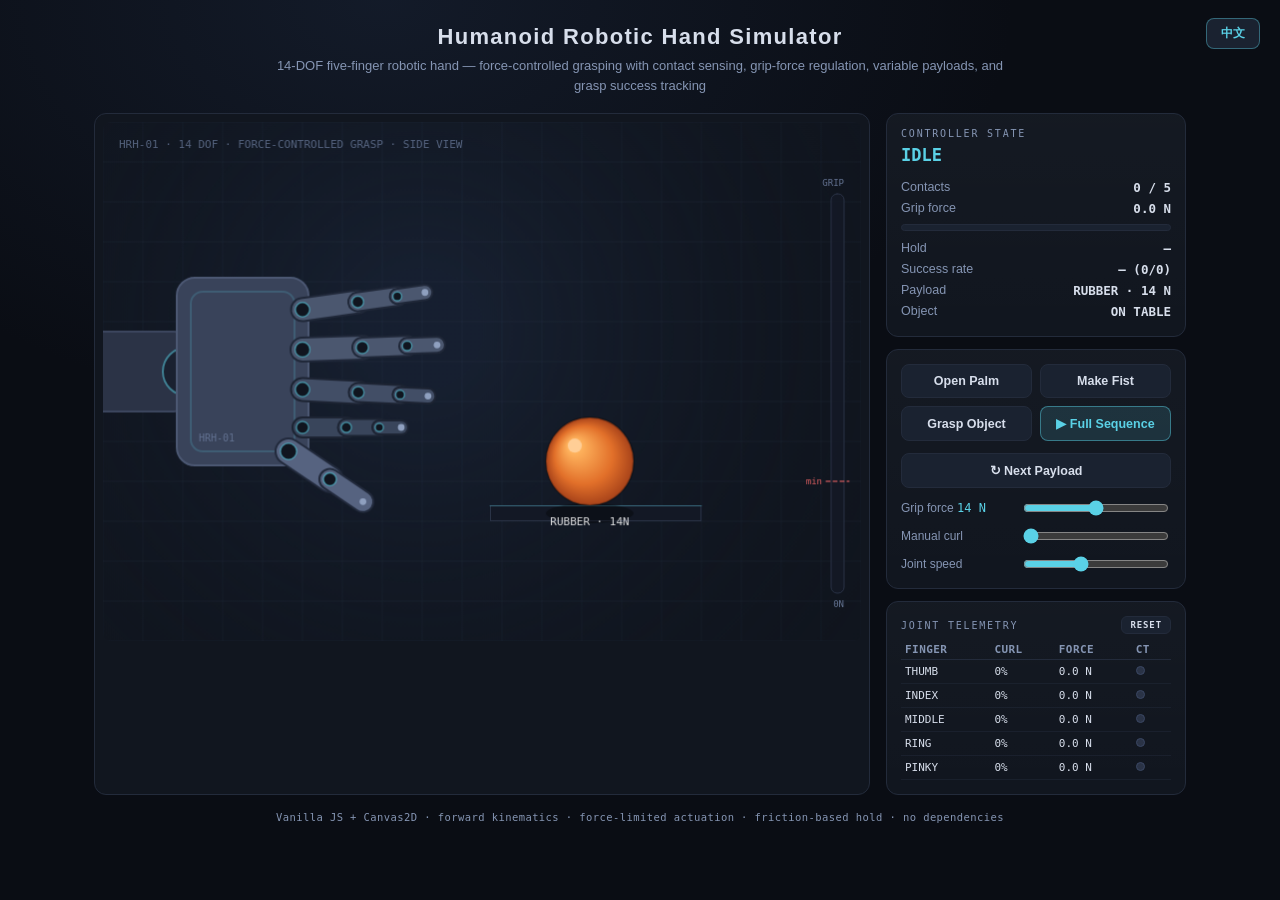
==== HandSimulator.html @ 1752b9ae "Humanoid robotic hand simulator: 14-DOF force-controlled grasping Vanilla JS + Canvas2D, zero depend" ====
<!DOCTYPE html>
<html lang="en">
<head>
  <meta charset="UTF-8">
  <meta name="viewport" content="width=device-width, initial-scale=1.0">
  <title>Humanoid Robotic Hand Simulator</title>
  <style>
:root {
  --bg: #0a0d14;
  --card: #11161f;
  --border: #232b3b;
  --text: #d7deeb;
  --muted: #8595b3;
  --accent: #5ad1e6;
  --secure: #4ade80;
  --warn: #ffd166;
  --drop: #ff6b6b;
  --mono: ui-monospace, "SF Mono", "Cascadia Code", Menlo, "PingFang SC", "Microsoft YaHei", monospace;
}

* { box-sizing: border-box; }

body {
  margin: 0;
  min-height: 100vh;
  background:
    radial-gradient(900px 600px at 30% 0%, rgba(36, 52, 80, 0.35), transparent 70%),
    var(--bg);
  color: var(--text);
  font-family: -apple-system, "Segoe UI", Roboto, "Helvetica Neue", "PingFang SC", "Microsoft YaHei", sans-serif;
  display: flex;
  flex-direction: column;
  align-items: center;
  padding: 24px 20px 12px;
  position: relative;
}

.lang-toggle {
  position: absolute;
  top: 18px;
  right: 20px;
  z-index: 5;
  padding: 6px 14px;
  font-size: 12px;
  font-weight: 600;
  font-family: var(--mono);
  background: #1a2230;
  color: var(--accent);
  border: 1px solid rgba(90, 209, 230, 0.4);
  border-radius: 8px;
  cursor: pointer;
}
.lang-toggle:hover { background: #222c3f; }

header { text-align: center; margin-bottom: 18px; max-width: 760px; }
h1 { margin: 0 0 6px; font-size: 22px; letter-spacing: 0.06em; font-weight: 700; }
.subtitle { margin: 0; color: var(--muted); font-size: 13px; line-height: 1.5; }

main {
  display: flex;
  gap: 16px;
  align-items: stretch;
  flex-wrap: wrap;
  justify-content: center;
  width: 100%;
  max-width: 1100px;
}

.stage {
  background: var(--card);
  border: 1px solid var(--border);
  border-radius: 12px;
  padding: 8px;
  max-width: 776px;
  width: 100%;
  flex: 1 1 560px;
}

/* canvas keeps its 760×520 logical coordinates and scales to fit the stage */
canvas {
  display: block;
  border-radius: 8px;
  width: 100%;
  height: auto;
  aspect-ratio: 760 / 520;
}

.panel {
  width: 300px;
  flex: 0 1 300px;
  display: flex;
  flex-direction: column;
  gap: 12px;
}

.status-box, .controls, .telemetry {
  background: linear-gradient(180deg, rgba(255,255,255,0.015), rgba(0,0,0,0)), var(--card);
  border: 1px solid var(--border);
  border-radius: 12px;
  padding: 14px;
}

.status-label, .telemetry-title {
  font-family: var(--mono);
  font-size: 10px;
  letter-spacing: 0.18em;
  color: var(--muted);
}

.status-value {
  font-family: var(--mono);
  font-size: 17px;
  font-weight: 700;
  color: var(--accent);
  margin: 6px 0 10px;
  min-height: 22px;
  transition: color 0.2s;
}
.status-value.ok { color: var(--secure); }
.status-value.warn { color: var(--drop); }

.status-row {
  display: flex;
  justify-content: space-between;
  font-size: 12.5px;
  color: var(--muted);
  padding: 3px 0;
}
.status-row b { font-family: var(--mono); color: var(--text); font-weight: 600; }
.status-row b.ok { color: var(--secure); }
.status-row b.warn { color: var(--drop); }

.meter {
  height: 7px;
  background: #1a2230;
  border: 1px solid var(--border);
  border-radius: 4px;
  overflow: hidden;
  margin: 5px 0 7px;
}
.meter-fill {
  height: 100%;
  width: 0;
  background: var(--warn);
  border-radius: 4px;
  transition: width 0.08s linear, background 0.2s;
}
.meter-fill.secure { background: var(--secure); }

.btn-grid { display: grid; grid-template-columns: 1fr 1fr; gap: 8px; margin-bottom: 12px; }

button {
  background: #1a2230;
  color: var(--text);
  border: 1px solid var(--border);
  border-radius: 8px;
  padding: 9px 6px;
  font-size: 12.5px;
  font-weight: 600;
  cursor: pointer;
  transition: background 0.15s, border-color 0.15s;
}
button:hover { background: #222c3f; border-color: #34415c; }
button.primary {
  background: rgba(90, 209, 230, 0.14);
  border-color: rgba(90, 209, 230, 0.45);
  color: var(--accent);
}
button.primary:hover { background: rgba(90, 209, 230, 0.24); }

button.wide {
  width: 100%;
  margin-bottom: 2px;
}

.slider-row {
  display: flex;
  align-items: center;
  gap: 10px;
  font-size: 12px;
  color: var(--muted);
  margin-top: 8px;
}
.slider-row span { width: 110px; flex-shrink: 0; }
.slider-row em { font-family: var(--mono); font-style: normal; color: var(--accent); }
input[type="range"] { flex: 1; accent-color: var(--accent); }

.telemetry-head {
  display: flex;
  align-items: center;
  justify-content: space-between;
  margin-bottom: 6px;
}
.mini {
  padding: 3px 8px;
  font-size: 9px;
  font-family: var(--mono);
  letter-spacing: 0.1em;
  border-radius: 6px;
}

.telemetry table { width: 100%; border-collapse: collapse; font-family: var(--mono); font-size: 11px; }
.telemetry th {
  text-align: left;
  color: var(--muted);
  font-weight: 600;
  padding: 3px 4px;
  border-bottom: 1px solid var(--border);
  letter-spacing: 0.04em;
}
.telemetry td {
  padding: 5px 4px;
  border-bottom: 1px solid rgba(35, 43, 59, 0.5);
  color: var(--text);
  white-space: nowrap;
}

.led {
  display: inline-block;
  width: 9px; height: 9px;
  border-radius: 50%;
  background: #2a3346;
  border: 1px solid #3a4763;
}
.led.on {
  background: var(--warn);
  border-color: var(--warn);
  box-shadow: 0 0 8px rgba(255, 209, 102, 0.8);
}

footer {
  margin-top: 16px;
  color: var(--muted);
  font-family: var(--mono);
  font-size: 10.5px;
  letter-spacing: 0.04em;
  text-align: center;
}

/* stack the panel under the canvas on narrow screens */
@media (max-width: 1000px) {
  .panel { width: 100%; flex-basis: 100%; max-width: 776px; }
  button { padding: 12px 6px; font-size: 14px; }
  .telemetry table { font-size: 12px; }
  input[type="range"] { height: 26px; }
}

/* keep the language toggle clear of the wrapped title on phones */
@media (max-width: 560px) {
  header { padding: 0 64px; margin-top: 4px; }
  h1 { font-size: 19px; }
  .lang-toggle { top: 12px; right: 12px; padding: 5px 11px; font-size: 11px; }
}

</style>
</head>
<body>
  <button id="lang-toggle" class="lang-toggle">中文</button>

  <header>
    <h1 data-i18n="ui.title">Humanoid Robotic Hand Simulator</h1>
    <p class="subtitle" data-i18n="ui.subtitle">14-DOF five-finger robotic hand &mdash; force-controlled grasping with contact sensing, grip-force regulation, variable payloads, and grasp success tracking</p>
  </header>

  <main>
    <div class="stage">
      <canvas id="scene"></canvas>
    </div>

    <aside class="panel">
      <section class="status-box">
        <div class="status-label" data-i18n="ui.ctrlstate">CONTROLLER STATE</div>
        <div id="status" class="status-value">IDLE</div>
        <div class="status-row"><span data-i18n="ui.contacts">Contacts</span><b id="contacts">0 / 5</b></div>
        <div class="status-row"><span data-i18n="ui.gripforce">Grip force</span><b id="gripforce">0.0 N</b></div>
        <div class="meter"><div id="gripbar" class="meter-fill"></div></div>
        <div class="status-row"><span data-i18n="ui.hold">Hold</span><b id="hold">&mdash;</b></div>
        <div class="status-row"><span data-i18n="ui.successrate">Success rate</span><b id="successrate">&mdash; (0/0)</b></div>
        <div class="status-row"><span data-i18n="ui.payload">Payload</span><b id="payload">&mdash;</b></div>
        <div class="status-row"><span data-i18n="ui.object">Object</span><b id="objstate">ON TABLE</b></div>
      </section>

      <section class="controls">
        <div class="btn-grid">
          <button id="btn-open" data-i18n="btn.open">Open Palm</button>
          <button id="btn-fist" data-i18n="btn.fist">Make Fist</button>
          <button id="btn-grasp" data-i18n="btn.grasp">Grasp Object</button>
          <button id="btn-seq" class="primary" data-i18n="btn.seq">&#9654; Full Sequence</button>
        </div>
        <button id="btn-next" class="wide" data-i18n="btn.next">&#8635; Next Payload</button>
        <label class="slider-row">
          <span><span data-i18n="ctl.gripforce">Grip force</span> <em id="fsetval">14 N</em></span>
          <input type="range" id="fset" min="2" max="26" value="14">
        </label>
        <label class="slider-row">
          <span data-i18n="ctl.curl">Manual curl</span>
          <input type="range" id="curl" min="0" max="100" value="0">
        </label>
        <label class="slider-row">
          <span data-i18n="ctl.speed">Joint speed</span>
          <input type="range" id="speed" min="40" max="300" value="140">
        </label>
      </section>

      <section class="telemetry">
        <div class="telemetry-head">
          <span class="telemetry-title" data-i18n="tel.title">JOINT TELEMETRY</span>
          <button id="reset-stats" class="mini" data-i18n="tel.reset">RESET</button>
        </div>
        <table>
          <thead>
            <tr>
              <th data-i18n="th.finger">FINGER</th>
              <th data-i18n="th.curl">CURL</th>
              <th data-i18n="th.force">FORCE</th>
              <th data-i18n="th.ct">CT</th>
            </tr>
          </thead>
          <tbody id="telemetry-body"></tbody>
        </table>
      </section>
    </aside>
  </main>

  <footer data-i18n="footer">
    Vanilla JS + Canvas2D &middot; forward kinematics &middot; force-limited actuation &middot; friction-based hold &middot; no dependencies
  </footer>

  <script>
'use strict';

// Tiny i18n layer. Dynamic strings are looked up by key via t(key); static
// HTML carries data-i18n="key" and is filled by applyStaticI18n().
const I18N = {
  en: {
    'ui.title': 'Humanoid Robotic Hand Simulator',
    'ui.subtitle': '14-DOF five-finger robotic hand — force-controlled grasping with contact sensing, grip-force regulation, variable payloads, and grasp success tracking',
    'ui.ctrlstate': 'CONTROLLER STATE',
    'ui.contacts': 'Contacts',
    'ui.gripforce': 'Grip force',
    'ui.hold': 'Hold',
    'ui.successrate': 'Success rate',
    'ui.payload': 'Payload',
    'ui.object': 'Object',

    'btn.open': 'Open Palm',
    'btn.fist': 'Make Fist',
    'btn.grasp': 'Grasp Object',
    'btn.seq': '▶ Full Sequence',
    'btn.next': '↻ Next Payload',

    'ctl.gripforce': 'Grip force',
    'ctl.curl': 'Manual curl',
    'ctl.speed': 'Joint speed',

    'tel.title': 'JOINT TELEMETRY',
    'tel.reset': 'RESET',
    'th.finger': 'FINGER',
    'th.curl': 'CURL',
    'th.force': 'FORCE',
    'th.ct': 'CT',
    'footer': 'Vanilla JS + Canvas2D · forward kinematics · force-limited actuation · friction-based hold · no dependencies',

    'finger.THUMB': 'THUMB',
    'finger.INDEX': 'INDEX',
    'finger.MIDDLE': 'MIDDLE',
    'finger.RING': 'RING',
    'finger.PINKY': 'PINKY',

    'st.IDLE': 'IDLE',
    'st.MANUAL': 'MANUAL CONTROL',
    'st.OPEN': 'OPENING PALM',
    'st.FIST': 'MAKING FIST',
    'st.REACH': 'PLANNING APPROACH',
    'st.CLOSE': 'CLOSING GRIP',
    'st.ADAPT': 'ADAPTIVE GRIP',
    'st.LIFT': 'LIFTING OBJECT',
    'st.LOWER': 'LOWERING',
    'st.RELEASE': 'RELEASING',
    'st.HOME': 'RETURNING HOME',
    'st.HOLD': 'HOLDING OBJECT',

    'hold.secure': 'SECURE',
    'hold.slip': 'SLIP RISK',
    'hold.none': '—',

    'obj.ON_TABLE': 'ON TABLE',
    'obj.IN_GRIP': 'IN GRIP',
    'obj.FALLING': 'FALLING',

    'flash.ok': 'GRASP OK ✓',
    'flash.slip': 'SLIP — DROPPED',

    'canvas.overlay': 'HRH-01 · 14 DOF · FORCE-CONTROLLED GRASP · SIDE VIEW',
    'gauge.grip': 'GRIP',
    'gauge.min': 'min',

    'mat.FOAM': 'FOAM',
    'mat.RUBBER': 'RUBBER',
    'mat.WOOD': 'WOOD',
    'mat.STEEL': 'STEEL',
  },
  zh: {
    'ui.title': '仿人机械手模拟器',
    'ui.subtitle': '14 自由度五指机械手 —— 力控抓取，含接触感知、抓握力调节、可变负载与抓取成功率统计',
    'ui.ctrlstate': '控制器状态',
    'ui.contacts': '接触点',
    'ui.gripforce': '抓握力',
    'ui.hold': '保持',
    'ui.successrate': '成功率',
    'ui.payload': '负载',
    'ui.object': '物体',

    'btn.open': '张开手掌',
    'btn.fist': '握拳',
    'btn.grasp': '抓取物体',
    'btn.seq': '▶ 完整流程',
    'btn.next': '↻ 更换负载',

    'ctl.gripforce': '抓握力',
    'ctl.curl': '手动卷曲',
    'ctl.speed': '关节速度',

    'tel.title': '关节遥测',
    'tel.reset': '重置',
    'th.finger': '手指',
    'th.curl': '卷曲',
    'th.force': '接触力',
    'th.ct': '接触',
    'footer': '原生 JS + Canvas2D · 正向运动学 · 力限驱动 · 摩擦保持 · 零依赖',

    'finger.THUMB': '拇指',
    'finger.INDEX': '食指',
    'finger.MIDDLE': '中指',
    'finger.RING': '无名指',
    'finger.PINKY': '小指',

    'st.IDLE': '空闲',
    'st.MANUAL': '手动控制',
    'st.OPEN': '张开手掌',
    'st.FIST': '握拳中',
    'st.REACH': '规划接近路径',
    'st.CLOSE': '闭合抓取',
    'st.ADAPT': '自适应抓握',
    'st.LIFT': '举起物体',
    'st.LOWER': '放下中',
    'st.RELEASE': '释放中',
    'st.HOME': '返回原位',
    'st.HOLD': '保持物体',

    'hold.secure': '牢固',
    'hold.slip': '打滑风险',
    'hold.none': '—',

    'obj.ON_TABLE': '在台面',
    'obj.IN_GRIP': '已抓取',
    'obj.FALLING': '下落中',

    'flash.ok': '抓取成功 ✓',
    'flash.slip': '打滑 — 掉落',

    'canvas.overlay': 'HRH-01 · 14 自由度 · 力控抓取 · 侧视图',
    'gauge.grip': '抓握力',
    'gauge.min': '下限',

    'mat.FOAM': '泡沫',
    'mat.RUBBER': '橡胶',
    'mat.WOOD': '木质',
    'mat.STEEL': '钢质',
  },
};

let LANG = window.__FORCE_LANG__
  || new URLSearchParams(location.search).get('lang')
  || 'en';

function t(k) {
  const d = I18N[LANG] || I18N.en;
  if (k in d) return d[k];
  if (k in I18N.en) return I18N.en[k];
  return k;
}

function applyStaticI18n() {
  document.documentElement.lang = LANG === 'zh' ? 'zh-CN' : 'en';
  document.title = t('ui.title');
  document.querySelectorAll('[data-i18n]').forEach(el => {
    el.textContent = t(el.getAttribute('data-i18n'));
  });
}

function setLang(l) {
  LANG = l;
  applyStaticI18n();
}

</script>
  <script>
'use strict';

const DEG = Math.PI / 180;
const TAU = Math.PI * 2;

// Logical drawing coordinates. The canvas backing store is scaled by the
// device pixel ratio for crisp rendering, but all geometry uses these units.
const VIEW_W = 760;
const VIEW_H = 520;

/**
 * Planar forward kinematics for an open kinematic chain.
 *
 * base        {x, y}  world position of the root joint
 * baseAngle   number  orientation of the chain root (radians)
 * lengths     number[] segment lengths
 * jointAngles number[] relative joint rotations (radians)
 *
 * Returns the chain points [root, j1, ..., tip]. Each point carries the
 * absolute angle of the segment that leaves it.
 */
function forwardKinematics(base, baseAngle, lengths, jointAngles) {
  const pts = [{ x: base.x, y: base.y, angle: baseAngle }];
  let angle = baseAngle;
  let x = base.x;
  let y = base.y;
  for (let i = 0; i < lengths.length; i++) {
    angle += jointAngles[i];
    pts[i].angle = angle;
    x += Math.cos(angle) * lengths[i];
    y += Math.sin(angle) * lengths[i];
    pts.push({ x, y, angle });
  }
  return pts;
}

function clamp(v, lo, hi) {
  return Math.min(hi, Math.max(lo, v));
}

function dist(ax, ay, bx, by) {
  return Math.hypot(bx - ax, by - ay);
}

// Move `from` toward `to` by at most `maxStep`.
function approach(from, to, maxStep) {
  const d = to - from;
  if (Math.abs(d) <= maxStep) return to;
  return from + Math.sign(d) * maxStep;
}

function lerp(a, b, t) {
  return a + (b - a) * t;
}

</script>
  <script>
'use strict';

/**
 * One articulated finger: a planar chain rooted on the palm.
 *
 * Actuation is a *force-limited position controller*, like a tendon-driven
 * robotic finger:
 *   - `target` is the commanded joint curl ∈ [0,1].
 *   - `cmd` is the actuator position, ramped toward `target` but never pushed
 *     more than `forceLimit / stiffness` past the actual joint — so the
 *     contact force it can exert is capped by the commanded grip force.
 *   - `curl` is the real joint angle. It tracks `cmd` in free motion, but
 *     freezes the instant the finger contacts the object (in grasp mode), so
 *     the hand conforms to the object instead of crushing through it.
 *   - `force = stiffness · (cmd − curl)` while blocked: the actuator over-drive
 *     against the stalled joint is the contact normal force (N).
 */
class Finger {
  constructor(name, cfg) {
    this.name = name;
    this.baseOffset = cfg.baseOffset;            // relative to palm origin
    this.baseAngle = cfg.baseAngle * DEG;
    this.lengths = cfg.lengths;
    this.widths = cfg.widths;                    // visual link widths
    this.maxAngles = cfg.maxAngles.map(a => a * DEG);
    this.maxForce = cfg.maxForce || 34;          // saturation force (N)
    this.curl = 0;
    this.cmd = 0;
    this.target = 0;
    this.contact = false;
    this.force = 0;
    this.points = [];
  }

  jointAngles() {
    return this.maxAngles.map(a => a * this.curl);
  }

  step(origin, dt, speed, opts) {
    const { contactStop, forceLimit, stiffness } = opts;

    // Force ceiling: when closing, the actuator may lead the joint by at most
    // forceLimit/stiffness, which caps the deliverable contact force.
    const headroom = forceLimit / stiffness;
    const cmdCeil = this.target > this.curl
      ? Math.min(this.target, this.curl + headroom)
      : this.target;
    this.cmd = approach(this.cmd, cmdCeil, speed * dt);

    if (contactStop && this.contact && this.cmd > this.curl) {
      // Joint stalled against the object: hold position, build contact force.
      this.force = clamp(stiffness * (this.cmd - this.curl), 0, this.maxForce);
    } else {
      // Free motion: joint follows the actuator, no contact force.
      this.curl = clamp(this.cmd, 0, 1);
      this.force = 0;
    }

    const base = {
      x: origin.x + this.baseOffset.x,
      y: origin.y + this.baseOffset.y,
    };
    this.points = forwardKinematics(base, this.baseAngle, this.lengths, this.jointAngles());
  }

  tip() {
    return this.points[this.points.length - 1];
  }

  settled() {
    return Math.abs(this.target - this.curl) < 0.01 && Math.abs(this.cmd - this.curl) < 0.01;
  }
}

/**
 * Five-finger hand: 4 fingers × 3 joints + thumb × 2 joints = 14 DOF,
 * on a 2-DOF translational wrist carrier (reach / lift).
 */
class Hand {
  constructor(origin) {
    this.origin = { ...origin };
    this.home = { ...origin };
    this.moveTarget = { ...origin };
    this.speed = 1.4;          // curl units per second
    this.moveSpeed = 220;      // wrist translation, px per second
    this.contactStop = false;  // grasp mode: stop each finger on contact
    this.stiffness = 80;       // N per curl unit (tendon stiffness)
    this.forceLimit = 14;      // commanded grip force ceiling (N)

    this.fingers = [
      new Finger('INDEX',  { baseOffset: { x: 0, y: -62 }, baseAngle: -8, lengths: [56, 40, 28], widths: [21, 17, 13], maxAngles: [78, 86, 44] }),
      new Finger('MIDDLE', { baseOffset: { x: 0, y: -22 }, baseAngle: -2, lengths: [60, 45, 30], widths: [22, 18, 14], maxAngles: [78, 86, 44] }),
      new Finger('RING',   { baseOffset: { x: 0, y: 18 },  baseAngle: 3,  lengths: [56, 42, 28], widths: [21, 17, 13], maxAngles: [78, 86, 44] }),
      new Finger('PINKY',  { baseOffset: { x: 0, y: 56 },  baseAngle: 0,  lengths: [44, 33, 22], widths: [18, 15, 12], maxAngles: [78, 86, 44] }),
    ];
    this.thumb = new Finger('THUMB', {
      baseOffset: { x: -14, y: 80 }, baseAngle: 34,
      lengths: [50, 40], widths: [24, 19], maxAngles: [-34, -40], maxForce: 38,
    });
    this.all = [this.thumb, ...this.fingers];
  }

  setTargets(curl) {
    for (const f of this.all) f.target = curl;
  }

  moveTo(x, y) {
    this.moveTarget = { x, y };
  }

  step(dt) {
    const dx = this.moveTarget.x - this.origin.x;
    const dy = this.moveTarget.y - this.origin.y;
    const d = Math.hypot(dx, dy);
    const maxMove = this.moveSpeed * dt;
    if (d > 0 && d > maxMove) {
      this.origin.x += (dx / d) * maxMove;
      this.origin.y += (dy / d) * maxMove;
    } else {
      this.origin.x = this.moveTarget.x;
      this.origin.y = this.moveTarget.y;
    }
    const opts = { contactStop: this.contactStop, forceLimit: this.forceLimit, stiffness: this.stiffness };
    for (const f of this.all) f.step(this.origin, dt, this.speed, opts);
  }

  atMoveTarget() {
    return dist(this.origin.x, this.origin.y, this.moveTarget.x, this.moveTarget.y) < 0.5;
  }

  settled() {
    return this.all.every(f => f.settled() || (this.contactStop && f.contact));
  }

  contactCount() {
    return this.all.filter(f => f.contact).length;
  }

  totalForce() {
    let s = 0;
    for (const f of this.all) s += f.force;
    return s;
  }
}

</script>
  <script>
'use strict';

const COL = {
  secure: '#4ade80',
  warn:   '#ffd166',
  drop:   '#ff6b6b',
  accent: '#5ad1e6',
};

// font stack with CJK fallbacks so canvas labels render in Chinese too
function fmono(px) {
  return px + 'px ui-monospace, "SF Mono", "PingFang SC", "Microsoft YaHei", monospace';
}

function roundRect(ctx, x, y, w, h, r) {
  ctx.beginPath();
  ctx.moveTo(x + r, y);
  ctx.arcTo(x + w, y, x + w, y + h, r);
  ctx.arcTo(x + w, y + h, x, y + h, r);
  ctx.arcTo(x, y + h, x, y, r);
  ctx.arcTo(x, y, x + w, y, r);
  ctx.closePath();
}

// amber → red as a force fraction t∈[0,1] climbs
function forceColor(frac) {
  const g = Math.round(lerp(209, 107, clamp(frac, 0, 1)));
  const b = Math.round(lerp(102, 107, clamp(frac, 0, 1)));
  return `rgb(255, ${g}, ${b})`;
}

function drawBackdrop(ctx) {
  const g = ctx.createRadialGradient(VIEW_W * 0.42, VIEW_H * 0.4, 60, VIEW_W * 0.42, VIEW_H * 0.4, VIEW_W * 0.8);
  g.addColorStop(0, 'rgba(28, 40, 62, 0.55)');
  g.addColorStop(1, 'rgba(10, 13, 20, 0)');
  ctx.fillStyle = g;
  ctx.fillRect(0, 0, VIEW_W, VIEW_H);

  ctx.strokeStyle = 'rgba(120, 140, 180, 0.06)';
  ctx.lineWidth = 1;
  ctx.beginPath();
  for (let x = 0; x <= VIEW_W; x += 40) { ctx.moveTo(x, 0); ctx.lineTo(x, VIEW_H); }
  for (let y = 0; y <= VIEW_H; y += 40) { ctx.moveTo(0, y); ctx.lineTo(VIEW_W, y); }
  ctx.stroke();
}

function drawPedestal(ctx, tableY) {
  const x0 = 388, x1 = 600;
  ctx.fillStyle = '#131825';
  ctx.fillRect(x0, tableY, x1 - x0, 16);
  ctx.strokeStyle = '#2a3346';
  ctx.strokeRect(x0 + 0.5, tableY + 0.5, x1 - x0 - 1, 15);
  ctx.strokeStyle = 'rgba(90, 209, 230, 0.35)';
  ctx.beginPath();
  ctx.moveTo(x0, tableY + 0.5);
  ctx.lineTo(x1, tableY + 0.5);
  ctx.stroke();
}

function drawBall(ctx, ball, tableY) {
  const height = tableY - (ball.y + ball.r);
  const sh = clamp(1 - height / 260, 0.15, 1);
  ctx.fillStyle = `rgba(0, 0, 0, ${0.35 * sh})`;
  ctx.beginPath();
  ctx.ellipse(ball.x, tableY + 8, ball.r * (0.55 + 0.45 * sh), 8 * sh + 2, 0, 0, TAU);
  ctx.fill();

  const c = ball.cols;
  const g = ctx.createRadialGradient(
    ball.x - ball.r * 0.35, ball.y - ball.r * 0.35, ball.r * 0.15,
    ball.x, ball.y, ball.r
  );
  g.addColorStop(0, c[0]);
  g.addColorStop(0.6, c[1]);
  g.addColorStop(1, c[2]);
  ctx.beginPath();
  ctx.arc(ball.x, ball.y, ball.r, 0, TAU);
  ctx.fillStyle = g;
  ctx.fill();
  ctx.lineWidth = 2;
  ctx.strokeStyle = ball.held ? 'rgba(255, 209, 102, 0.85)' : 'rgba(0, 0, 0, 0.25)';
  ctx.stroke();
  ctx.beginPath();
  ctx.arc(ball.x - ball.r * 0.34, ball.y - ball.r * 0.36, ball.r * 0.16, 0, TAU);
  ctx.fillStyle = 'rgba(255, 255, 255, 0.35)';
  ctx.fill();

  // payload label + weight
  ctx.fillStyle = 'rgba(255, 255, 255, 0.85)';
  ctx.font = fmono(11);
  ctx.textAlign = 'center';
  ctx.fillText(t('mat.' + ball.key) + ' · ' + ball.weight + 'N', ball.x, ball.y + ball.r + 20);
  ctx.textAlign = 'left';
}

function drawArmAndPalm(ctx, hand) {
  const o = hand.origin;
  ctx.fillStyle = '#2b3346';
  roundRect(ctx, o.x - 330, o.y - 40, 215, 80, 14);
  ctx.fill();
  ctx.strokeStyle = '#3c465e';
  ctx.lineWidth = 2;
  ctx.stroke();
  ctx.beginPath();
  ctx.arc(o.x - 116, o.y, 24, 0, TAU);
  ctx.fillStyle = '#1a2130';
  ctx.fill();
  ctx.strokeStyle = 'rgba(90, 209, 230, 0.5)';
  ctx.stroke();
  ctx.fillStyle = '#39435a';
  roundRect(ctx, o.x - 126, o.y - 94, 132, 188, 18);
  ctx.fill();
  ctx.strokeStyle = '#4c5873';
  ctx.stroke();
  ctx.strokeStyle = 'rgba(90, 209, 230, 0.18)';
  roundRect(ctx, o.x - 112, o.y - 80, 104, 160, 12);
  ctx.stroke();
  ctx.fillStyle = 'rgba(140, 160, 200, 0.5)';
  ctx.font = fmono(10);
  ctx.fillText('HRH-01', o.x - 104, o.y + 70);
}

function drawFinger(ctx, f, bodyColor, outlineColor) {
  const pts = f.points;
  ctx.lineCap = 'round';
  for (let i = 0; i < pts.length - 1; i++) {
    const a = pts[i], b = pts[i + 1];
    ctx.beginPath();
    ctx.moveTo(a.x, a.y);
    ctx.lineTo(b.x, b.y);
    ctx.lineWidth = f.widths[i] + 4;
    ctx.strokeStyle = outlineColor;
    ctx.stroke();
    ctx.beginPath();
    ctx.moveTo(a.x, a.y);
    ctx.lineTo(b.x, b.y);
    ctx.lineWidth = f.widths[i];
    ctx.strokeStyle = bodyColor;
    ctx.stroke();
  }
  for (let i = 0; i < pts.length - 1; i++) {
    ctx.beginPath();
    ctx.arc(pts[i].x, pts[i].y, f.widths[i] * 0.34, 0, TAU);
    ctx.fillStyle = '#10151f';
    ctx.fill();
    ctx.lineWidth = 1.5;
    ctx.strokeStyle = 'rgba(90, 209, 230, 0.55)';
    ctx.stroke();
  }
  const tip = pts[pts.length - 1];
  if (f.contact) {
    const frac = clamp(f.force / f.maxForce, 0, 1);
    const col = forceColor(frac);
    ctx.save();
    ctx.strokeStyle = col;
    ctx.globalAlpha = 0.25 + 0.5 * frac;
    ctx.lineWidth = 2;
    ctx.beginPath();
    ctx.arc(tip.x, tip.y, 6 + frac * 9, 0, TAU);
    ctx.stroke();
    ctx.restore();
    ctx.save();
    ctx.shadowColor = col;
    ctx.shadowBlur = 10 + frac * 14;
    ctx.beginPath();
    ctx.arc(tip.x, tip.y, 5, 0, TAU);
    ctx.fillStyle = col;
    ctx.fill();
    ctx.restore();
  } else {
    ctx.beginPath();
    ctx.arc(tip.x, tip.y, 3.4, 0, TAU);
    ctx.fillStyle = '#8fa0bf';
    ctx.fill();
  }
}

function drawForceGauge(ctx, hud) {
  const x = VIEW_W - 30, w = 13;
  const y0 = 72, y1 = VIEW_H - 48;
  const h = y1 - y0;
  roundRect(ctx, x, y0, w, h, 6);
  ctx.fillStyle = 'rgba(20, 26, 38, 0.9)';
  ctx.fill();
  ctx.strokeStyle = '#2a3346';
  ctx.lineWidth = 1;
  ctx.stroke();

  const frac = clamp(hud.gripForce / hud.gaugeMax, 0, 1);
  const fh = h * frac;
  const col = hud.holdSecure ? COL.secure : (hud.gripForce > 0.5 ? COL.warn : '#3a4763');
  if (fh > 1) {
    roundRect(ctx, x, y1 - fh, w, fh, 6);
    ctx.fillStyle = col;
    ctx.fill();
  }
  // required-force threshold for the current payload
  const ty = y1 - h * clamp(hud.requiredForce / hud.gaugeMax, 0, 1);
  ctx.strokeStyle = COL.drop;
  ctx.setLineDash([4, 3]);
  ctx.beginPath();
  ctx.moveTo(x - 5, ty);
  ctx.lineTo(x + w + 5, ty);
  ctx.stroke();
  ctx.setLineDash([]);

  ctx.fillStyle = 'rgba(140, 160, 200, 0.7)';
  ctx.font = fmono(9);
  ctx.textAlign = 'right';
  ctx.fillText(t('gauge.grip'), x + w, y0 - 8);
  ctx.fillText(hud.gripForce.toFixed(0) + 'N', x + w, y1 + 14);
  ctx.fillStyle = 'rgba(255, 107, 107, 0.85)';
  ctx.fillText(t('gauge.min'), x - 9, ty + 3);
  ctx.textAlign = 'left';
}

function drawScene(ctx, hand, ball, env) {
  ctx.clearRect(0, 0, VIEW_W, VIEW_H);
  drawBackdrop(ctx);
  drawPedestal(ctx, env.tableY);
  drawArmAndPalm(ctx, hand);

  const [index, middle, ring, pinky] = hand.fingers;
  drawFinger(ctx, pinky,  '#39455b', '#1d2433');
  drawFinger(ctx, ring,   '#424e66', '#1d2433');
  drawFinger(ctx, middle, '#4b576f', '#202839');
  drawFinger(ctx, index,  '#4b576f', '#202839');
  drawBall(ctx, ball, env.tableY);
  drawFinger(ctx, hand.thumb, '#566380', '#222a3c');

  drawForceGauge(ctx, env);

  ctx.fillStyle = 'rgba(140, 160, 200, 0.55)';
  ctx.font = fmono(11);
  ctx.fillText(t('canvas.overlay'), 16, 26);
}

</script>
  <script>
'use strict';

const canvas = document.getElementById('scene');
const ctx = canvas.getContext('2d');

// ---------------------------------------------------------------- config
const CFG = {
  TABLE_Y: 384,
  HOME: { x: 200, y: 250 },
  GRASP_OFFSET_X: -98,   // wrist x relative to the object when grasping
  GRASP_DY: 112,         // wrist sits this far above the object centre
  LIFT_Y: 142,
  GRAVITY: 1600,
  FRICTION: 0.5,         // effective grip friction coefficient
  GAUGE_MAX: 100,        // N — full scale of the grip-force gauge
};

// payload library — weight scales with material, so a fixed grip force holds
// the light ones but slips on the heavy ones (drives the success-rate demo)
const PAYLOADS = [
  { key: 'FOAM',   r: 38, weight: 6,  cols: ['#bdf0d4', '#5cc295', '#2f7d5e'] },
  { key: 'RUBBER', r: 44, weight: 14, cols: ['#ffb45e', '#e2702a', '#a8431a'] },
  { key: 'WOOD',   r: 42, weight: 20, cols: ['#e8c98f', '#b98a4a', '#7d5a2f'] },
  { key: 'STEEL',  r: 40, weight: 30, cols: ['#e6edf6', '#9aa6b8', '#5b6677'] },
];

const hand = new Hand(CFG.HOME);
const ball = { x: 488, r: 44, y: 0, vy: 0, held: false, offset: { x: 0, y: 0 }, key: 'RUBBER', weight: 14, cols: PAYLOADS[1].cols };
let payloadIdx = 1;

function restY() { return CFG.TABLE_Y - ball.r; }
function requiredForce() { return ball.weight / CFG.FRICTION; }

function loadPayload(idx) {
  payloadIdx = idx;
  const p = PAYLOADS[idx];
  ball.key = p.key; ball.r = p.r; ball.weight = p.weight; ball.cols = p.cols;
  ball.x = 488; ball.y = restY(); ball.vy = 0; ball.held = false;
}
function nextPayload() {
  if (ball.held) return;
  let i = payloadIdx;
  while (i === payloadIdx) i = Math.floor(Math.random() * PAYLOADS.length);
  loadPayload(i);
}
loadPayload(1);

// ---------------------------------------------------------------- ui refs
const ui = {
  status: document.getElementById('status'),
  contacts: document.getElementById('contacts'),
  gripforce: document.getElementById('gripforce'),
  gripbar: document.getElementById('gripbar'),
  hold: document.getElementById('hold'),
  successrate: document.getElementById('successrate'),
  payload: document.getElementById('payload'),
  objstate: document.getElementById('objstate'),
  curl: document.getElementById('curl'),
  speed: document.getElementById('speed'),
  fset: document.getElementById('fset'),
  fsetval: document.getElementById('fsetval'),
  langToggle: document.getElementById('lang-toggle'),
};

const flash = { key: '', kind: '', until: 0 };
function notify(key, kind) { flash.key = key; flash.kind = kind || ''; flash.until = performance.now() + 1400; }
function setStatus(key) { ui.status.dataset.key = key; }

// ---------------------------------------------------------------- stats
const stats = { attempts: 0, successes: 0, pending: false };
function beginAttempt() { stats.attempts++; stats.pending = true; }
function resolveAttempt(ok) {
  if (!stats.pending) return;
  stats.pending = false;
  if (ok) { stats.successes++; notify('flash.ok', 'ok'); }
  else { notify('flash.slip', 'warn'); }
}

function holdSecure() {
  return hand.thumb.contact && hand.totalForce() * CFG.FRICTION >= ball.weight;
}
function graspSecured() {
  return hand.thumb.contact && hand.contactCount() >= 2;
}

// ---------------------------------------------------------------- sequencer
const seq = { steps: [], i: -1, t: 0 };

function runSteps(steps) { seq.steps = steps; seq.i = -1; nextStep(); }
function nextStep() {
  seq.i++;
  seq.t = 0;
  if (seq.i >= seq.steps.length) {
    seq.steps = [];
    setStatus(ball.held ? 'st.HOLD' : 'st.IDLE');
    return;
  }
  const s = seq.steps[seq.i];
  if (s.label) setStatus(s.label);
  if (s.enter) s.enter();
}

const Steps = {
  open: () => ({
    label: 'st.OPEN',
    enter() { hand.contactStop = false; hand.setTargets(0); },
    done: () => hand.settled(),
  }),
  fist: () => ({
    label: 'st.FIST',
    enter() { hand.contactStop = false; hand.setTargets(1); },
    done: () => hand.settled(),
  }),
  pause: s => ({ done: t => t >= s }),
  reach: () => ({
    label: 'st.REACH',
    enter() { hand.contactStop = true; hand.moveTo(ball.x + CFG.GRASP_OFFSET_X, ball.y - CFG.GRASP_DY); },
    done: () => hand.atMoveTarget(),
  }),
  grasp: () => ({
    label: 'st.CLOSE',
    enter() { hand.contactStop = true; hand.setTargets(1); },
    done: t => (graspSecured() && holdSecure() && t > 0.3) || t > 3.2,
  }),
  attach: () => ({
    label: 'st.ADAPT',
    enter() {
      beginAttempt();
      if (graspSecured()) {
        ball.held = true;
        ball.offset.x = ball.x - hand.origin.x;
        ball.offset.y = ball.y - hand.origin.y;
      } else {
        resolveAttempt(false);
      }
    },
    done: t => t >= 0.35,
  }),
  lift: () => ({
    label: 'st.LIFT',
    enter() { if (ball.held) hand.moveTo(hand.origin.x, CFG.LIFT_Y); },
    done() {
      if (hand.atMoveTarget()) { resolveAttempt(ball.held); return true; }
      return false;
    },
  }),
  lower: () => ({
    label: 'st.LOWER',
    enter() { if (ball.held) hand.moveTo(hand.origin.x, restY() - CFG.GRASP_DY); },
    done: () => hand.atMoveTarget(),
  }),
  release: () => ({
    label: 'st.RELEASE',
    enter() { hand.contactStop = false; hand.setTargets(0); },
    done: () => hand.settled(),
  }),
  home: () => ({
    label: 'st.HOME',
    enter() { hand.moveTo(hand.home.x, hand.home.y); },
    done: () => hand.atMoveTarget(),
  }),
  swap: () => ({ enter() { nextPayload(); }, done: () => true }),
};

// ---------------------------------------------------------------- controls
document.getElementById('btn-open').addEventListener('click', () => {
  if (ball.held) runSteps([Steps.lower(), Steps.release(), Steps.home()]);
  else runSteps([Steps.open()]);
});
document.getElementById('btn-fist').addEventListener('click', () => {
  const pre = ball.held ? [Steps.lower(), Steps.release(), Steps.home()] : [];
  runSteps([...pre, Steps.fist()]);
});
document.getElementById('btn-grasp').addEventListener('click', () => {
  if (ball.held) return;
  runSteps([Steps.open(), Steps.reach(), Steps.grasp(), Steps.attach(), Steps.lift()]);
});
document.getElementById('btn-seq').addEventListener('click', () => {
  const pre = ball.held ? [Steps.lower(), Steps.release()] : [];
  runSteps([
    ...pre,
    Steps.home(), Steps.open(), Steps.pause(0.3),
    Steps.fist(), Steps.pause(0.6),
    Steps.open(), Steps.pause(0.3),
    Steps.reach(), Steps.grasp(), Steps.attach(),
    Steps.lift(), Steps.pause(0.9),
    Steps.lower(), Steps.release(), Steps.home(),
    Steps.swap(),
  ]);
});
document.getElementById('btn-next').addEventListener('click', () => {
  if (ball.held || seq.steps.length) return;
  nextPayload();
});

ui.curl.addEventListener('input', () => {
  seq.steps = [];
  setStatus('st.MANUAL');
  hand.contactStop = true;
  hand.setTargets(ui.curl.value / 100);
});
ui.speed.addEventListener('input', () => { hand.speed = ui.speed.value / 100; });
ui.fset.addEventListener('input', () => {
  hand.forceLimit = +ui.fset.value;
  ui.fsetval.textContent = ui.fset.value + ' N';
});
document.getElementById('reset-stats').addEventListener('click', () => {
  stats.attempts = 0; stats.successes = 0; stats.pending = false;
});
ui.langToggle.addEventListener('click', () => {
  setLang(LANG === 'en' ? 'zh' : 'en');
  ui.langToggle.textContent = LANG === 'en' ? '中文' : 'EN';
});

// ---------------------------------------------------------------- physics
function updateContacts() {
  for (const f of hand.all) {
    f.contact = false;
    const pts = f.points;
    for (let i = Math.max(1, pts.length - 2); i < pts.length; i++) {
      const w = f.widths[Math.min(i - 1, f.widths.length - 1)];
      if (dist(pts[i].x, pts[i].y, ball.x, ball.y) <= ball.r + w / 2 + 2) {
        f.contact = true;
        break;
      }
    }
  }
}

function updateBall(dt) {
  if (ball.held && (!graspSecured() || !holdSecure())) {
    ball.held = false;
    resolveAttempt(false);
  }

  if (ball.held) {
    ball.x = hand.origin.x + ball.offset.x;
    ball.y = hand.origin.y + ball.offset.y;
    ball.vy = 0;
  } else if (ball.y < restY() || ball.vy !== 0) {
    ball.vy += CFG.GRAVITY * dt;
    ball.y += ball.vy * dt;
    if (ball.y >= restY()) {
      ball.y = restY();
      ball.vy = Math.abs(ball.vy) > 120 ? -ball.vy * 0.32 : 0;
    }
  }
}

// ---------------------------------------------------------------- telemetry
const telemetryRows = hand.all.map(f => {
  const tr = document.createElement('tr');
  const name = document.createElement('td');
  const curl = document.createElement('td');
  const force = document.createElement('td');
  const ct = document.createElement('td');
  const led = document.createElement('span');
  led.className = 'led';
  ct.appendChild(led);
  tr.append(name, curl, force, ct);
  document.getElementById('telemetry-body').appendChild(tr);
  return { f, name, curl, force, led };
});

function updateTelemetry() {
  for (const row of telemetryRows) {
    row.name.textContent = t('finger.' + row.f.name);
    row.curl.textContent = Math.round(row.f.curl * 100) + '%';
    row.force.textContent = row.f.force.toFixed(1) + ' N';
    row.led.classList.toggle('on', row.f.contact);
  }
  const total = hand.totalForce();
  ui.contacts.textContent = `${hand.contactCount()} / 5`;
  ui.gripforce.textContent = total.toFixed(1) + ' N';
  ui.gripbar.style.width = clamp((total / CFG.GAUGE_MAX) * 100, 0, 100) + '%';

  const secure = holdSecure();
  ui.gripbar.classList.toggle('secure', secure);
  if (total < 0.5) { ui.hold.textContent = t('hold.none'); ui.hold.className = ''; }
  else if (secure) { ui.hold.textContent = t('hold.secure'); ui.hold.className = 'ok'; }
  else { ui.hold.textContent = t('hold.slip'); ui.hold.className = 'warn'; }

  const rate = stats.attempts ? Math.round((stats.successes / stats.attempts) * 100) : 0;
  ui.successrate.textContent = stats.attempts
    ? `${rate}% (${stats.successes}/${stats.attempts})`
    : '— (0/0)';

  ui.payload.textContent = `${t('mat.' + ball.key)} · ${ball.weight} N`;
  ui.objstate.textContent = ball.held
    ? t('obj.IN_GRIP')
    : (ball.y >= restY() - 0.5 ? t('obj.ON_TABLE') : t('obj.FALLING'));

  const now = performance.now();
  if (now < flash.until) {
    ui.status.textContent = t(flash.key);
    ui.status.className = 'status-value ' + flash.kind;
  } else {
    ui.status.textContent = t(ui.status.dataset.key || 'st.IDLE');
    ui.status.className = 'status-value';
  }
}

// ---------------------------------------------------------------- canvas / loop
function fitCanvas() {
  const dpr = window.devicePixelRatio || 1;
  canvas.width = VIEW_W * dpr;
  canvas.height = VIEW_H * dpr;
  ctx.setTransform(dpr, 0, 0, dpr, 0, 0);
}
window.addEventListener('resize', fitCanvas);
fitCanvas();

let last = performance.now();
let frameCount = 0;

function frame(now) {
  const dt = clamp((now - last) / 1000, 0, 0.05);
  last = now;

  if (seq.steps.length) {
    seq.t += dt;
    if (seq.steps[seq.i].done(seq.t)) nextStep();
  }

  hand.step(dt);
  updateBall(dt);
  updateContacts();

  drawScene(ctx, hand, ball, {
    tableY: CFG.TABLE_Y,
    gripForce: hand.totalForce(),
    requiredForce: requiredForce(),
    gaugeMax: CFG.GAUGE_MAX,
    holdSecure: holdSecure(),
  });

  if ((frameCount++ & 3) === 0) updateTelemetry();
  requestAnimationFrame(frame);
}

// ---------------------------------------------------------------- boot
applyStaticI18n();
ui.langToggle.textContent = LANG === 'en' ? '中文' : 'EN';
setStatus('st.IDLE');
ui.fsetval.textContent = ui.fset.value + ' N';
hand.forceLimit = +ui.fset.value;
hand.step(0);
updateContacts();
updateTelemetry();
requestAnimationFrame(frame);

</script>
</body>
</html>
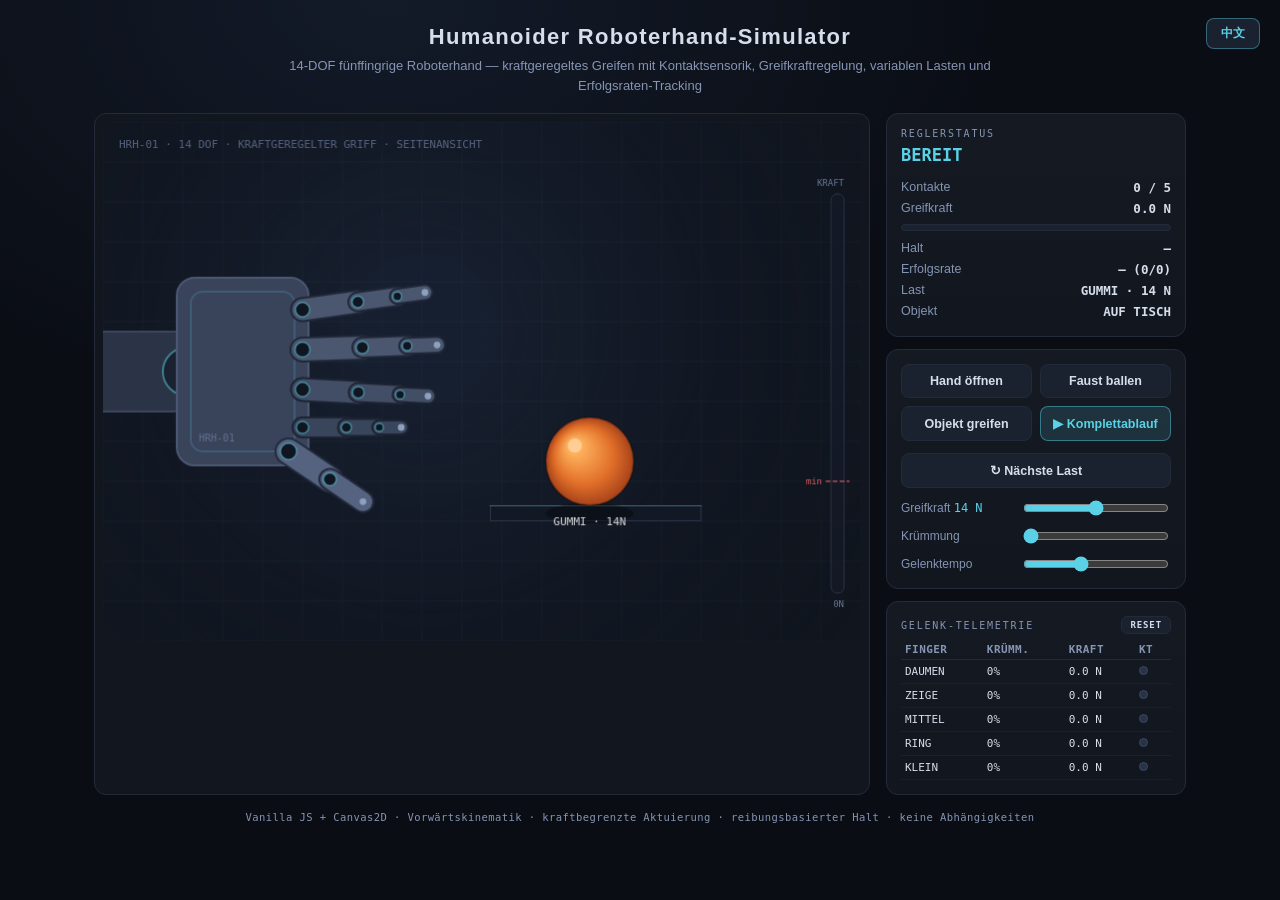
==== commit e423c7ef: "Localize UI to German + Chinese (default German), add language toggle - Replace English with German " ====
--- a/HandSimulator.html
+++ b/HandSimulator.html
@@ -468,11 +468,79 @@
     'mat.WOOD': '木质',
     'mat.STEEL': '钢质',
   },
+  de: {
+    'ui.title': 'Humanoider Roboterhand-Simulator',
+    'ui.subtitle': '14-DOF fünffingrige Roboterhand — kraftgeregeltes Greifen mit Kontaktsensorik, Greifkraftregelung, variablen Lasten und Erfolgsraten-Tracking',
+    'ui.ctrlstate': 'REGLERSTATUS',
+    'ui.contacts': 'Kontakte',
+    'ui.gripforce': 'Greifkraft',
+    'ui.hold': 'Halt',
+    'ui.successrate': 'Erfolgsrate',
+    'ui.payload': 'Last',
+    'ui.object': 'Objekt',
+
+    'btn.open': 'Hand öffnen',
+    'btn.fist': 'Faust ballen',
+    'btn.grasp': 'Objekt greifen',
+    'btn.seq': '▶ Komplettablauf',
+    'btn.next': '↻ Nächste Last',
+
+    'ctl.gripforce': 'Greifkraft',
+    'ctl.curl': 'Krümmung',
+    'ctl.speed': 'Gelenktempo',
+
+    'tel.title': 'GELENK-TELEMETRIE',
+    'tel.reset': 'RESET',
+    'th.finger': 'FINGER',
+    'th.curl': 'KRÜMM.',
+    'th.force': 'KRAFT',
+    'th.ct': 'KT',
+    'footer': 'Vanilla JS + Canvas2D · Vorwärtskinematik · kraftbegrenzte Aktuierung · reibungsbasierter Halt · keine Abhängigkeiten',
+
+    'finger.THUMB': 'DAUMEN',
+    'finger.INDEX': 'ZEIGE',
+    'finger.MIDDLE': 'MITTEL',
+    'finger.RING': 'RING',
+    'finger.PINKY': 'KLEIN',
+
+    'st.IDLE': 'BEREIT',
+    'st.MANUAL': 'MANUELLE STEUERUNG',
+    'st.OPEN': 'HAND ÖFFNEN',
+    'st.FIST': 'FAUST BALLEN',
+    'st.REACH': 'ANNÄHERUNG PLANEN',
+    'st.CLOSE': 'GRIFF SCHLIESSEN',
+    'st.ADAPT': 'ADAPTIVER GRIFF',
+    'st.LIFT': 'OBJEKT ANHEBEN',
+    'st.LOWER': 'ABSENKEN',
+    'st.RELEASE': 'LOSLASSEN',
+    'st.HOME': 'ZURÜCK ZUR BASIS',
+    'st.HOLD': 'OBJEKT GEHALTEN',
+
+    'hold.secure': 'SICHER',
+    'hold.slip': 'RUTSCHGEFAHR',
+    'hold.none': '—',
+
+    'obj.ON_TABLE': 'AUF TISCH',
+    'obj.IN_GRIP': 'IM GRIFF',
+    'obj.FALLING': 'FÄLLT',
+
+    'flash.ok': 'GRIFF OK ✓',
+    'flash.slip': 'ABGERUTSCHT ✗',
+
+    'canvas.overlay': 'HRH-01 · 14 DOF · KRAFTGEREGELTER GRIFF · SEITENANSICHT',
+    'gauge.grip': 'KRAFT',
+    'gauge.min': 'min',
+
+    'mat.FOAM': 'SCHAUM',
+    'mat.RUBBER': 'GUMMI',
+    'mat.WOOD': 'HOLZ',
+    'mat.STEEL': 'STAHL',
+  },
 };
 
 let LANG = window.__FORCE_LANG__
   || new URLSearchParams(location.search).get('lang')
-  || 'en';
+  || 'de';
 
 function t(k) {
   const d = I18N[LANG] || I18N.en;
@@ -482,7 +550,7 @@
 }
 
 function applyStaticI18n() {
-  document.documentElement.lang = LANG === 'zh' ? 'zh-CN' : 'en';
+  document.documentElement.lang = LANG === 'zh' ? 'zh-CN' : (LANG === 'de' ? 'de' : 'en');
   document.title = t('ui.title');
   document.querySelectorAll('[data-i18n]').forEach(el => {
     el.textContent = t(el.getAttribute('data-i18n'));
@@ -1149,8 +1217,8 @@
   stats.attempts = 0; stats.successes = 0; stats.pending = false;
 });
 ui.langToggle.addEventListener('click', () => {
-  setLang(LANG === 'en' ? 'zh' : 'en');
-  ui.langToggle.textContent = LANG === 'en' ? '中文' : 'EN';
+  setLang(LANG === 'zh' ? 'de' : 'zh');
+  ui.langToggle.textContent = LANG === 'zh' ? 'Deutsch' : '中文';
 });
 
 // ---------------------------------------------------------------- physics
@@ -1281,7 +1349,7 @@
 
 // ---------------------------------------------------------------- boot
 applyStaticI18n();
-ui.langToggle.textContent = LANG === 'en' ? '中文' : 'EN';
+ui.langToggle.textContent = LANG === 'zh' ? 'Deutsch' : '中文';
 setStatus('st.IDLE');
 ui.fsetval.textContent = ui.fset.value + ' N';
 hand.forceLimit = +ui.fset.value;
